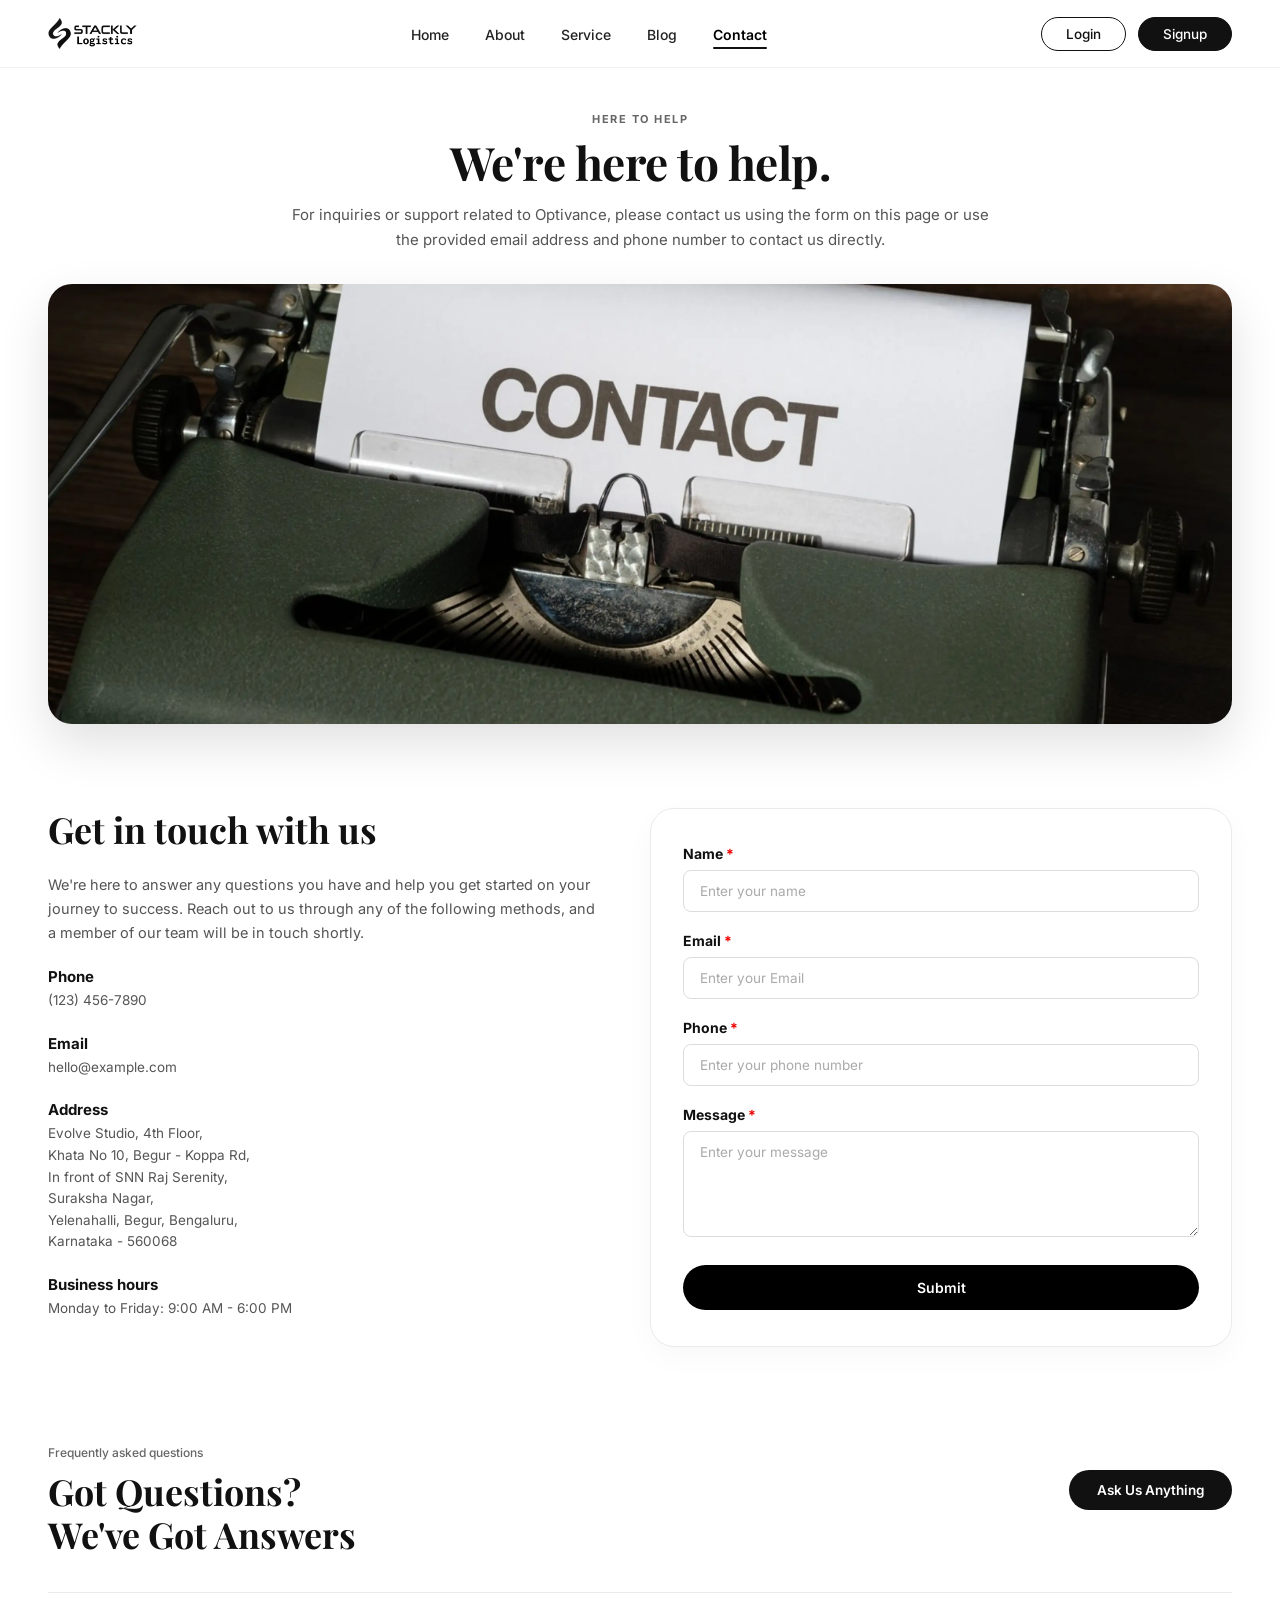
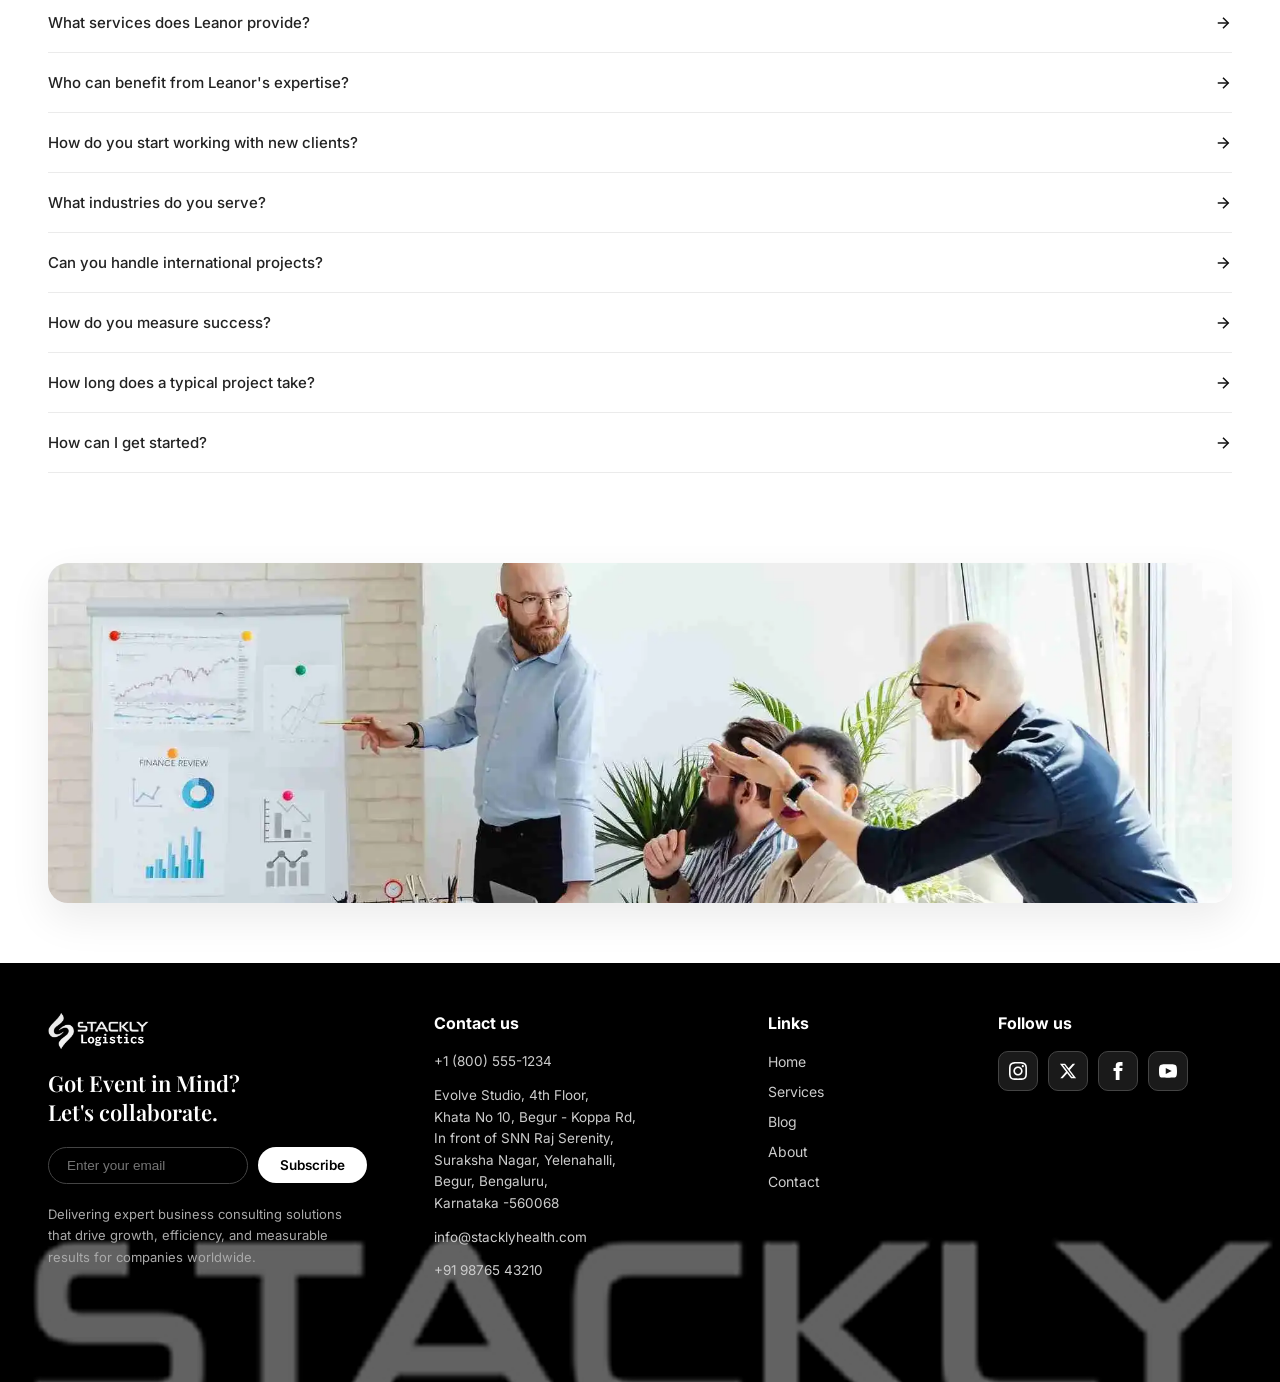
==== contact.html @ f48d2f6d "Add files via upload" ====
<!DOCTYPE html>
<html lang="en">
<head>
  <meta charset="UTF-8" />
  <meta name="viewport" content="width=device-width, initial-scale=1.0" />
  <title>Contact Us | Stackly – We're Here to Help</title>
  <meta name="description" content="Reach out to Stackly for business consulting inquiries, support, or collaboration. We are here to answer your questions and help you get started." />

  <!-- Google Fonts: Inter & Playfair Display -->
  <link rel="preconnect" href="https://fonts.googleapis.com" />
  <link rel="preconnect" href="https://fonts.gstatic.com" crossorigin />
  <link href="https://fonts.googleapis.com/css2?family=Inter:wght@400;500;600;700&family=Playfair+Display:ital,wght@0,500;0,600;0,700;1,600&display=swap" rel="stylesheet" />

  <!-- Super Cool Preloader CSS -->
  <link rel="stylesheet" href="preloader.css" />

  <style>
    /* ============================================================
       RESET & BASE STYLES
    ============================================================ */
    *, *::before, *::after { box-sizing: border-box; margin: 0; padding: 0; }
    html { scroll-behavior: smooth; }
    body {
      font-family: 'Inter', sans-serif;
      background: #ffffff;
      color: #111111;
      overflow-x: hidden;
      -webkit-font-smoothing: antialiased;
    }
    img { display: block; max-width: 100%; }
    a { text-decoration: none; color: inherit; }
    button { font-family: inherit; cursor: pointer; }

    /* ============================================================
       NAVBAR (Sticky — identical across site)
    ============================================================ */
    .navbar {
      position: fixed;
      top: 0; left: 0; right: 0;
      width: 100%;
      z-index: 10000;
      display: flex;
      align-items: center;
      justify-content: space-between;
      padding: 0 48px;
      height: 68px;
      background: rgba(255, 255, 255, 0.95);
      backdrop-filter: blur(16px);
      -webkit-backdrop-filter: blur(16px);
      border-bottom: 1px solid rgba(0, 0, 0, 0.06);
      animation: navSlideDown 0.6s cubic-bezier(0.16, 1, 0.3, 1) forwards;
    }
    @keyframes navSlideDown {
      from { transform: translateY(-100%); opacity: 0; }
      to   { transform: none;                opacity: 1; }
    }

    .nav-logo { display: flex; align-items: center; gap: 10px; }
    .nav-logo img { height: 32px; width: auto; object-fit: contain; }

    .nav-links { display: flex; align-items: center; gap: 36px; list-style: none; }
    .nav-links a {
      font-size: 14px; font-weight: 500; color: #222;
      position: relative; padding: 4px 0; transition: color 0.25s ease;
    }
    .nav-links a::after {
      content: ''; position: absolute; bottom: -2px; left: 0;
      width: 0; height: 2px; background: #111; border-radius: 2px;
      transition: width 0.3s cubic-bezier(0.16, 1, 0.3, 1);
    }
    .nav-links a:hover, .nav-links a.active { color: #000; font-weight: 600; }
    .nav-links a:hover::after, .nav-links a.active::after { width: 100%; }

    .nav-actions { display: flex; align-items: center; gap: 12px; }
    .btn-login {
      padding: 8px 24px; font-size: 13.5px; font-weight: 500;
      border: 1.5px solid #111; border-radius: 50px;
      background: transparent; color: #111; transition: all 0.25s ease;
    }
    .btn-login:hover { background: #111; color: #fff; }
    .btn-signup {
      padding: 8px 24px; font-size: 13.5px; font-weight: 500;
      border: 1.5px solid #111; border-radius: 50px;
      background: #111; color: #fff; transition: all 0.25s ease;
    }
    .btn-signup:hover { background: #2a2a2a; border-color: #2a2a2a; }

    /* Hamburger & Mobile Menu */
    .hamburger {
      display: none; flex-direction: column; gap: 5px;
      padding: 6px; background: none; border: none; cursor: pointer;
    }
    .hamburger span {
      display: block; width: 24px; height: 2px;
      background: #111; border-radius: 2px; transition: all 0.3s ease;
    }
    .hamburger.open span:nth-child(1) { transform: translateY(7px) rotate(45deg); }
    .hamburger.open span:nth-child(2) { opacity: 0; transform: scaleX(0); }
    .hamburger.open span:nth-child(3) { transform: translateY(-7px) rotate(-45deg); }

    /* Mobile Menu */
    .mobile-menu {
      display: none;
      position: fixed;
      top: 68px; left: 0; right: 0;
      width: 100%;
      max-height: calc(100vh - 68px);
      overflow-y: auto;
      background: rgba(255, 255, 255, 0.98);
      backdrop-filter: blur(20px);
      -webkit-backdrop-filter: blur(20px);
      padding: 20px 24px 32px;
      flex-direction: column;
      gap: 0;
      z-index: 9999;
      border-bottom: 1px solid rgba(0, 0, 0, 0.08);
      box-shadow: 0 12px 30px rgba(0, 0, 0, 0.08);
      transform: translateY(-15px);
      opacity: 0;
      transition: transform 0.35s ease, opacity 0.35s ease;
      box-sizing: border-box;
    }
    .mobile-menu.active {
      display: flex;
      transform: translateY(0);
      opacity: 1;
    }
    .mobile-menu > a {
      font-size: 16px;
      font-weight: 500;
      color: #111111;
      padding: 14px 0;
      border-bottom: 1px solid #f0f0f0;
      display: block;
      width: 100%;
      text-decoration: none;
      box-sizing: border-box;
      transition: color 0.2s ease, padding-left 0.2s ease;
    }
    .mobile-menu > a:hover,
    .mobile-menu > a.active {
      color: #000000;
      font-weight: 600;
      padding-left: 4px;
    }
    .mobile-menu > a:last-of-type {
      border-bottom: none;
    }
    .mobile-menu .mob-btn-group {
      display: flex;
      gap: 12px;
      margin-top: 18px;
      width: 100%;
      box-sizing: border-box;
    }
    .mobile-menu .btn-login,
    .mobile-menu .btn-signup {
      flex: 1;
      text-align: center;
      display: inline-flex;
      align-items: center;
      justify-content: center;
      padding: 11px 18px;
      font-size: 14px;
      font-weight: 600;
      border-radius: 50px;
      box-sizing: border-box;
      text-decoration: none;
      border: 1.5px solid #111111 !important;
    }
    .mobile-menu .btn-login {
      background: transparent;
      color: #111111 !important;
    }
    .mobile-menu .btn-login:hover {
      background: #111111;
      color: #ffffff !important;
    }
    .mobile-menu .btn-signup {
      background: #111111 !important;
      color: #ffffff !important;
    }
    .mobile-menu .btn-signup:hover {
      background: #2a2a2a !important;
      border-color: #2a2a2a !important;
      color: #ffffff !important;
    }

    /* ============================================================
       SCROLL ANIMATIONS
    ============================================================ */
    .anim-fade-up {
      opacity: 0; transform: translateY(30px);
      transition: opacity 0.75s ease, transform 0.75s ease;
    }
    .anim-fade-up.is-visible { opacity: 1; transform: translateY(0); }
    .anim-delay-1 { transition-delay: 0.1s; }
    .anim-delay-2 { transition-delay: 0.2s; }
    .anim-delay-3 { transition-delay: 0.3s; }

    /* ============================================================
       SECTION 1: HERO
    ============================================================ */
    .contact-hero {
      margin-top: 68px;
      padding: 44px 48px 36px;
      max-width: 1280px;
      margin-left: auto;
      margin-right: auto;
    }
    .contact-hero-header {
      text-align: center;
      margin-bottom: 32px;
    }
    .contact-hero-tag {
      font-size: 11px;
      font-weight: 700;
      letter-spacing: 1.5px;
      text-transform: uppercase;
      color: #666;
      margin-bottom: 10px;
      display: block;
    }
    .contact-hero-header h1 {
      font-family: 'Playfair Display', Georgia, serif;
      font-size: clamp(30px, 3.6vw, 48px);
      font-weight: 700;
      color: #111;
      line-height: 1.15;
      letter-spacing: -0.5px;
      margin-bottom: 14px;
    }
    .contact-hero-header p {
      font-size: 15px;
      line-height: 1.65;
      color: #555;
      max-width: 720px;
      margin: 0 auto;
    }

    .contact-hero-img {
      border-radius: 24px;
      overflow: hidden;
      box-shadow: 0 20px 50px rgba(0,0,0,0.12);
    }
    .contact-hero-img img {
      width: 100%;
      max-height: 440px;
      object-fit: cover;
      transition: transform 0.6s ease;
    }
    .contact-hero-img:hover img { transform: scale(1.02); }

    /* ============================================================
       SECTION 2: GET IN TOUCH + CONTACT FORM
    ============================================================ */
    .get-in-touch-section {
      padding: 48px 48px;
      max-width: 1280px;
      margin: 0 auto;
    }
    .touch-grid {
      display: grid;
      grid-template-columns: 1fr 1.05fr;
      gap: 48px;
      align-items: start;
    }

    /* Left Info Column */
    .touch-left {
      display: flex;
      flex-direction: column;
      gap: 22px;
    }
    .touch-left h2 {
      font-family: 'Playfair Display', Georgia, serif;
      font-size: clamp(24px, 2.8vw, 36px);
      font-weight: 700;
      color: #111;
      line-height: 1.2;
    }
    .touch-left p.touch-intro {
      font-size: 14.5px;
      line-height: 1.65;
      color: #555;
    }

    .info-block {
      display: flex;
      flex-direction: column;
      gap: 4px;
    }
    .info-block h4 {
      font-size: 15px;
      font-weight: 700;
      color: #111;
    }
    .info-block p {
      font-size: 13.5px;
      line-height: 1.6;
      color: #555;
    }

    /* Right Form Card */
    .form-card-container {
      background: #ffffff;
      border: 1.5px solid #eaeaea;
      border-radius: 24px;
      padding: 36px 32px;
      box-shadow: 0 10px 30px rgba(0,0,0,0.03);
    }
    .contact-form {
      display: flex;
      flex-direction: column;
      gap: 20px;
    }
    .form-group {
      display: flex;
      flex-direction: column;
      gap: 8px;
    }
    .form-group label {
      font-size: 14px;
      font-weight: 700;
      color: #111;
    }
    .form-group input,
    .form-group textarea {
      width: 100%;
      padding: 12px 16px;
      border: 1.5px solid #dcdcdc;
      border-radius: 8px;
      font-family: inherit;
      font-size: 13.5px;
      color: #222;
      outline: none;
      transition: border-color 0.25s ease, box-shadow 0.25s ease;
    }
    .form-group input::placeholder,
    .form-group textarea::placeholder {
      color: #aaa;
    }
    .form-group input:focus,
    .form-group textarea:focus {
      border-color: #111;
      box-shadow: 0 0 0 3px rgba(0,0,0,0.05);
    }
    .btn-submit-contact {
      width: 100%;
      padding: 14px 28px;
      font-size: 14px;
      font-weight: 600;
      background: #000000;
      color: #ffffff;
      border: none;
      border-radius: 50px;
      cursor: pointer;
      transition: background 0.25s ease, transform 0.2s ease;
      margin-top: 8px;
    }
    .btn-submit-contact:hover {
      background: #222222;
      transform: translateY(-2px);
    }

    /* ============================================================
       SECTION 3: FREQUENTLY ASKED QUESTIONS (FAQ Accordion)
    ============================================================ */
    .faq-section {
      padding: 50px 48px;
      max-width: 1280px;
      margin: 0 auto;
    }
    .faq-tag {
      font-size: 12px;
      font-weight: 500;
      color: #666;
      margin-bottom: 10px;
      display: block;
    }
    .faq-header-row {
      display: flex;
      align-items: flex-start;
      justify-content: space-between;
      gap: 32px;
      margin-bottom: 36px;
    }
    .faq-header-left h2 {
      font-family: 'Playfair Display', Georgia, serif;
      font-size: clamp(24px, 2.8vw, 36px);
      font-weight: 700;
      color: #111;
      line-height: 1.2;
    }
    .btn-ask-anything {
      padding: 12px 28px;
      font-size: 13.5px;
      font-weight: 600;
      background: #111;
      color: #fff;
      border-radius: 50px;
      border: none;
      transition: background 0.25s ease;
      white-space: nowrap;
      text-decoration: none;
      display: inline-block;
    }
    .btn-ask-anything:hover { background: #333; }

    .faq-list {
      display: flex;
      flex-direction: column;
    }
    .faq-item {
      display: flex;
      align-items: center;
      justify-content: space-between;
      padding: 20px 0;
      border-bottom: 1px solid #ebebeb;
      color: #222;
      font-size: 15px;
      font-weight: 500;
      cursor: pointer;
      transition: background 0.2s ease, padding 0.2s ease;
    }
    .faq-item:first-child { border-top: 1px solid #ebebeb; }
    .faq-item:hover {
      background: #fafafa;
      padding: 20px 16px;
      border-radius: 8px;
    }
    .faq-item svg {
      width: 18px;
      height: 18px;
      stroke: #111;
      stroke-width: 2;
      fill: none;
      transition: transform 0.25s ease;
    }
    .faq-item:hover svg {
      transform: translateX(4px);
    }

    /* ============================================================
       SECTION 4: MAP BANNER
    ============================================================ */
    .map-banner-section {
      padding: 40px 48px 60px;
      max-width: 1280px;
      margin: 0 auto;
    }
    .map-img-card {
      border-radius: 20px;
      overflow: hidden;
      box-shadow: 0 16px 40px rgba(0,0,0,0.08);
      height: 340px;
    }
    .map-img-card img {
      width: 100%;
      height: 100%;
      object-fit: cover;
    }

    /* ============================================================
       SITE FOOTER (Identical to all pages)
    ============================================================ */
    .site-footer {
      background: #000000;
      color: #ffffff;
      padding: 50px 48px 80px;
      position: relative;
      overflow: hidden;
    }
    .footer-grid {
      display: grid;
      grid-template-columns: 1.3fr 1.1fr 0.7fr 0.9fr;
      gap: 48px;
      max-width: 1280px;
      margin: 0 auto 20px;
      position: relative;
      z-index: 2;
    }

    .footer-col-brand { display: flex; flex-direction: column; gap: 20px; }
    .footer-logo img { height: 36px; width: auto; filter: invert(1); }
    .footer-col-brand h3 {
      font-family: 'Playfair Display', Georgia, serif;
      font-size: 22px; font-weight: 600; line-height: 1.3; color: #fff;
    }

    .newsletter-form { display: flex; align-items: center; gap: 10px; }
    .newsletter-input {
      padding: 10px 18px; border-radius: 50px; border: 1.5px solid #444;
      background: transparent; color: #fff; font-size: 13.5px; outline: none;
      width: 100%; max-width: 200px; transition: border-color 0.25s;
    }
    .newsletter-input:focus { border-color: #fff; }
    .newsletter-btn {
      padding: 10px 22px; border-radius: 50px; border: none;
      background: #fff; color: #000; font-size: 13.5px; font-weight: 600;
      cursor: pointer; transition: background 0.25s;
    }
    .newsletter-btn:hover { background: #ddd; }

    .footer-brand-desc { font-size: 13px; line-height: 1.65; color: #aaa; max-width: 320px; }

    .footer-col-contact h4, .footer-col-links h4, .footer-col-social h4 {
      font-size: 16px; font-weight: 700; color: #fff; margin-bottom: 18px;
    }
    .footer-contact-info {
      display: flex; flex-direction: column; gap: 12px;
      font-size: 13.5px; line-height: 1.6; color: #ccc;
    }
    .footer-nav-list { list-style: none; display: flex; flex-direction: column; gap: 10px; }
    .footer-nav-list a { font-size: 14px; color: #ccc; transition: color 0.2s; }
    .footer-nav-list a:hover { color: #fff; }

    .social-icons { display: flex; align-items: center; gap: 10px; flex-wrap: wrap; }
    .social-icon-link {
      width: 40px; height: 40px; border-radius: 10px;
      border: 1.5px solid #444; background: #1a1a1a;
      display: flex; align-items: center; justify-content: center;
      color: #fff; transition: all 0.25s ease;
    }
    .social-icon-link:hover { background: #333; border-color: #666; transform: translateY(-2px); }
    .social-icon-link svg { width: 18px; height: 18px; fill: currentColor; }

    .footer-watermark {
      position: absolute; bottom: 0; left: 0; right: 0;
      z-index: 1; user-select: none; pointer-events: none;
      transform: translateY(30%);
    }
    .footer-watermark img {
      width: 100%; max-width: 100%; display: block;
      filter: brightness(2.5) contrast(0.5);
      mix-blend-mode: screen; opacity: 0.85;
    }

    /* Form Success State */
    .form-success {
      flex-direction: column;
      align-items: center;
      justify-content: center;
      text-align: center;
      gap: 16px;
      padding: 48px 32px;
      animation: fadeInUp 0.4s ease forwards;
    }
    .form-success-icon svg {
      width: 64px;
      height: 64px;
    }
    .form-success h3 {
      font-family: 'Playfair Display', Georgia, serif;
      font-size: 26px;
      font-weight: 700;
      color: #111;
    }
    .form-success p {
      font-size: 14.5px;
      color: #555;
      line-height: 1.65;
      max-width: 320px;
    }
    @keyframes fadeInUp {
      from { opacity: 0; transform: translateY(16px); }
      to   { opacity: 1; transform: translateY(0); }
    }
    /* ============================================================
       RESPONSIVE BREAKPOINTS
    ============================================================ */
    @media (max-width: 960px) {
      .navbar { padding: 0 24px; }
      .nav-links, .nav-actions { display: none; }
      .hamburger { display: flex; }

      .contact-hero { padding: 36px 24px 28px; }
      .get-in-touch-section { padding: 32px 24px; }
      .touch-grid { grid-template-columns: 1fr; gap: 36px; }

      .faq-section { padding: 36px 24px; }
      .faq-header-row { flex-direction: column; gap: 16px; }

      .map-banner-section { padding: 32px 24px 44px; }
      .map-img-card { height: 240px; }

      .footer-grid { grid-template-columns: 1fr 1fr; gap: 36px; }
    }

    @media (max-width: 600px) {
      .contact-hero { padding: 28px 16px 20px; }
      .get-in-touch-section { padding: 24px 16px; }
      .form-card-container { padding: 24px 18px; }
      .faq-section { padding: 24px 16px; }
      .map-banner-section { padding: 24px 16px 36px; }
      .map-img-card { height: 180px; }
      .footer-grid { grid-template-columns: 1fr; gap: 32px; }
    }
  </style>
</head>
<body>
  <!-- ============================================================
       SITE PRELOADER
  ============================================================ -->
  <div id="site-preloader" class="site-preloader" aria-hidden="true">
    <div class="preloader-ambient-glow"></div>
    <div class="preloader-content-box">
      <div class="preloader-brand-wrapper">
        <div class="preloader-pulse-shadow"></div>
        <div class="preloader-spin-ring-outer"></div>
        <div class="preloader-spin-ring-inner"></div>
        <div class="preloader-logo-core">
          <img src="images/Frame 808.webp" alt="Stackly Logo" class="preloader-logo-img" />
        </div>
      </div>
      <div class="preloader-meta-wrap">
        <span class="preloader-brand-title">Stackly</span>
        <span class="preloader-brand-tagline">Strategic Growth &amp; Advisory</span>
      </div>
      <div class="preloader-progress-wrap">
        <div class="preloader-progress-track">
          <div class="preloader-progress-fill" id="preloader-progress-fill"></div>
        </div>
        <div class="preloader-percent-num" id="preloader-percent">0%</div>
      </div>
    </div>
  </div>

  <!-- NAVBAR -->
  <header class="navbar" role="banner">
    <a href="index.html" class="nav-logo" aria-label="Stackly Home">
      <img src="images/Frame 808.webp" alt="Stackly Logo" />
    </a>

    <nav aria-label="Desktop Navigation">
      <ul class="nav-links">
        <li><a href="index.html" id="link-home">Home</a></li>
        <li><a href="about.html" id="link-about">About</a></li>
        <li><a href="service.html" id="link-service">Service</a></li>
        <li><a href="blog.html" id="link-blog">Blog</a></li>
        <li><a href="contact.html" class="active" id="link-contact">Contact</a></li>
      </ul>
    </nav>

    <div class="nav-actions">
      <a href="login.html" class="btn-login" id="btn-login-header">Login</a>
      <a href="signup.html" class="btn-signup" id="btn-signup-header">Signup</a>
    </div>

    <button class="hamburger" id="hamburger-toggle" aria-label="Toggle navigation menu" aria-expanded="false">
      <span></span><span></span><span></span>
    </button>
  </header>

  <!-- Mobile Navigation Dropdown -->
  <div class="mobile-menu" id="mobile-dropdown" role="navigation" aria-label="Mobile Navigation">
    <a href="index.html" id="mob-link-home">Home</a>
    <a href="about.html" id="mob-link-about">About</a>
    <a href="service.html" id="mob-link-service">Service</a>
    <a href="blog.html" id="mob-link-blog">Blog</a>
    <a href="contact.html" id="mob-link-contact">Contact</a>
    <div class="mob-btn-group">
      <a href="login.html" class="btn-login" id="mob-btn-login">Login</a>
      <a href="signup.html" class="btn-signup" id="mob-btn-signup">Signup</a>
    </div>
  </div>

  <!-- SECTION 1: HERO -->
  <section class="contact-hero anim-fade-up">
    <div class="contact-hero-header">
      <span class="contact-hero-tag">HERE TO HELP</span>
      <h1>We're here to help.</h1>
      <p>For inquiries or support related to Optivance, please contact us using the form on this page or use the provided email address and phone number to contact us directly.</p>
    </div>

    <div class="contact-hero-img">
      <img src="images/Contact.webp" alt="Typewriter with CONTACT paper" />
    </div>
  </section>

  <!-- SECTION 2: GET IN TOUCH + CONTACT FORM -->
  <section class="get-in-touch-section">
    <div class="touch-grid">

      <!-- Left Column: Address & Contact Info -->
      <div class="touch-left anim-fade-up anim-delay-1">
        <h2>Get in touch with us</h2>
        <p class="touch-intro">We're here to answer any questions you have and help you get started on your journey to success. Reach out to us through any of the following methods, and a member of our team will be in touch shortly.</p>

        <div class="info-block">
          <h4>Phone</h4>
          <p>(123) 456-7890</p>
        </div>

        <div class="info-block">
          <h4>Email</h4>
          <p>hello@example.com</p>
        </div>

        <div class="info-block">
          <h4>Address</h4>
          <p>Evolve Studio, 4th Floor,<br>Khata No 10, Begur - Koppa Rd,<br>In front of SNN Raj Serenity,<br>Suraksha Nagar,<br>Yelenahalli, Begur, Bengaluru,<br>Karnataka - 560068</p>
        </div>

        <div class="info-block">
          <h4>Business hours</h4>
          <p>Monday to Friday: 9:00 AM - 6:00 PM</p>
        </div>
      </div>

      <!-- Right Column: Form Container -->
      <div class="form-card-container anim-fade-up anim-delay-2">

        <form class="contact-form" id="contact-form" onsubmit="
          event.preventDefault();
          var name = document.getElementById('contact-name').value.trim();
          var email = document.getElementById('contact-email').value.trim();
          var phone = document.getElementById('contact-phone').value.trim();
          var message = document.getElementById('contact-message').value.trim();
          if (!name || !email || !phone || !message) { return; }
          window.location.href = '404.html';
        ">
          
          <div class="form-group">
            <label for="contact-name">Name <span style="color:#e00;">*</span></label>
            <input type="text" id="contact-name" placeholder="Enter your name" required />
          </div>

          <div class="form-group">
            <label for="contact-email">Email <span style="color:#e00;">*</span></label>
            <input type="email" id="contact-email" placeholder="Enter your Email" required />
          </div>

          <div class="form-group">
            <label for="contact-phone">Phone <span style="color:#e00;">*</span></label>
            <input type="tel" id="contact-phone" placeholder="Enter your phone number" required />
          </div>

          <div class="form-group">
            <label for="contact-message">Message <span style="color:#e00;">*</span></label>
            <textarea id="contact-message" rows="5" placeholder="Enter your message" required></textarea>
          </div>

          <button type="submit" class="btn-submit-contact">Submit</button>
        </form>
      </div>

    </div>
  </section>

  <!-- SECTION 3: FREQUENTLY ASKED QUESTIONS -->
  <section class="faq-section">
    <span class="faq-tag anim-fade-up">Frequently asked questions</span>
    
    <div class="faq-header-row anim-fade-up">
      <div class="faq-header-left">
        <h2>Got Questions?<br>We've Got Answers</h2>
      </div>
      <a href="404.html" class="btn-ask-anything">Ask Us Anything</a>
    </div>

    <div class="faq-list anim-fade-up">
      <a href="404.html" class="faq-item">
        <span>What services does Leanor provide?</span>
        <svg viewBox="0 0 24 24"><line x1="5" y1="12" x2="19" y2="12"/><polyline points="12 5 19 12 12 19"/></svg>
      </a>

      <a href="404.html" class="faq-item">
        <span>Who can benefit from Leanor's expertise?</span>
        <svg viewBox="0 0 24 24"><line x1="5" y1="12" x2="19" y2="12"/><polyline points="12 5 19 12 12 19"/></svg>
      </a>

      <a href="404.html" class="faq-item">
        <span>How do you start working with new clients?</span>
        <svg viewBox="0 0 24 24"><line x1="5" y1="12" x2="19" y2="12"/><polyline points="12 5 19 12 12 19"/></svg>
      </a>

      <a href="404.html" class="faq-item">
        <span>What industries do you serve?</span>
        <svg viewBox="0 0 24 24"><line x1="5" y1="12" x2="19" y2="12"/><polyline points="12 5 19 12 12 19"/></svg>
      </a>

      <a href="404.html" class="faq-item">
        <span>Can you handle international projects?</span>
        <svg viewBox="0 0 24 24"><line x1="5" y1="12" x2="19" y2="12"/><polyline points="12 5 19 12 12 19"/></svg>
      </a>

      <a href="404.html" class="faq-item">
        <span>How do you measure success?</span>
        <svg viewBox="0 0 24 24"><line x1="5" y1="12" x2="19" y2="12"/><polyline points="12 5 19 12 12 19"/></svg>
      </a>

      <a href="404.html" class="faq-item">
        <span>How long does a typical project take?</span>
        <svg viewBox="0 0 24 24"><line x1="5" y1="12" x2="19" y2="12"/><polyline points="12 5 19 12 12 19"/></svg>
      </a>

      <a href="404.html" class="faq-item">
        <span>How can I get started?</span>
        <svg viewBox="0 0 24 24"><line x1="5" y1="12" x2="19" y2="12"/><polyline points="12 5 19 12 12 19"/></svg>
      </a>
    </div>
  </section>

  <!-- SECTION 4: MAP BANNER -->
  <section class="map-banner-section anim-fade-up">
    <div class="map-img-card">
      <img src="images/Frame 1892.webp" alt="Map location of Evolve Studio Begur Bengaluru" />
    </div>
  </section>

  <!-- SITE FOOTER -->
  <footer class="site-footer" id="footer">
    <div class="footer-grid">

      <div class="footer-col-brand">
        <div class="footer-logo">
          <img src="images/Frame 808.webp" alt="Stackly Logo" />
        </div>
        <h3>Got Event in Mind?<br>Let's collaborate.</h3>
        <form class="newsletter-form" onsubmit="event.preventDefault(); const emailInput = this.querySelector('input[type=email]'); if (emailInput && emailInput.value.trim() && emailInput.checkValidity()) { window.location.href = '404.html'; } else if (emailInput) { emailInput.reportValidity(); }">
          <input type="email" placeholder="Enter your email" class="newsletter-input" required />
          <button type="submit" class="newsletter-btn">Subscribe</button>
        </form>
        <p class="footer-brand-desc">Delivering expert business consulting solutions that drive growth, efficiency, and measurable results for companies worldwide.</p>
      </div>

      <div class="footer-col-contact">
        <h4>Contact us</h4>
        <div class="footer-contact-info">
          <p>+1 (800) 555-1234</p>
          <p>Evolve Studio, 4th Floor,<br>Khata No 10, Begur - Koppa Rd,<br>In front of SNN Raj Serenity,<br>Suraksha Nagar, Yelenahalli,<br>Begur, Bengaluru,<br>Karnataka -560068</p>
          <p>info@stacklyhealth.com</p>
          <p>+91 98765 43210</p>
        </div>
      </div>

      <div class="footer-col-links">
        <h4>Links</h4>
        <ul class="footer-nav-list">
          <li><a href="index.html">Home</a></li>
          <li><a href="service.html">Services</a></li>
          <li><a href="blog.html">Blog</a></li>
          <li><a href="about.html">About</a></li>
          <li><a href="contact.html">Contact</a></li>
        </ul>
      </div>

      <div class="footer-col-social">
        <h4>Follow us</h4>
        <div class="social-icons">
          <a href="404.html" class="social-icon-link" aria-label="Instagram">
            <svg viewBox="0 0 24 24"><path d="M12 2.163c3.204 0 3.584.012 4.85.07 3.252.148 4.771 1.691 4.919 4.919.058 1.265.069 1.645.069 4.849 0 3.205-.012 3.584-.069 4.849-.149 3.225-1.664 4.771-4.919 4.919-1.266.058-1.644.07-4.85.07-3.204 0-3.584-.012-4.849-.07-3.26-.149-4.771-1.699-4.919-4.92-.058-1.265-.07-1.644-.07-4.849 0-3.204.013-3.583.07-4.849.149-3.227 1.664-4.771 4.919-4.919 1.266-.057 1.645-.069 4.849-.069zm0-2.163c-3.259 0-3.667.014-4.947.072-4.358.2-6.78 2.618-6.98 6.98-.059 1.281-.073 1.689-.073 4.948 0 3.259.014 3.668.072 4.948.2 4.358 2.618 6.78 6.98 6.98 1.281.058 1.689.072 4.948.072 3.259 0 3.668-.014 4.948-.072 4.354-.2 6.782-2.618 6.979-6.98.059-1.28.073-1.689.073-4.948 0-3.259-.014-3.667-.072-4.947-.196-4.354-2.617-6.78-6.979-6.98-1.281-.059-1.69-.073-4.949-.073zm0 5.838c-3.403 0-6.162 2.759-6.162 6.162s2.759 6.163 6.162 6.163 6.162-2.759 6.162-6.163c0-3.403-2.759-6.162-6.162-6.162zm0 10.162c-2.209 0-4-1.79-4-4 0-2.209 1.791-4 4-4s4 1.791 4 4c0 2.21-1.791 4-4 4zm6.406-11.845c-.796 0-1.441.645-1.441 1.44s.645 1.44 1.441 1.44c.795 0 1.439-.645 1.439-1.44s-.644-1.44-1.439-1.44z"/></svg>
          </a>
          <a href="404.html" class="social-icon-link" aria-label="X Twitter">
            <svg viewBox="0 0 24 24"><path d="M18.244 2.25h3.308l-7.227 8.26 8.502 11.24H16.17l-5.214-6.817L4.99 21.75H1.68l7.73-8.835L1.254 2.25H8.08l4.713 6.231zm-1.161 17.52h1.833L7.084 4.126H5.117z"/></svg>
          </a>
          <a href="404.html" class="social-icon-link" aria-label="Facebook">
            <svg viewBox="0 0 24 24"><path d="M9 8H6v4h3v12h5V12h3.642L18 8h-4V6.333C14 5.374 14.5 5 15.5 5H18V0h-3.808C10.592 0 9 1.583 9 4.615V8z"/></svg>
          </a>
          <a href="404.html" class="social-icon-link" aria-label="YouTube">
            <svg viewBox="0 0 24 24"><path d="M19.615 3.184c-3.604-.246-11.631-.245-15.23 0-3.897.266-4.356 2.62-4.385 8.816.029 6.185.484 8.549 4.385 8.816 3.6.245 11.626.246 15.23 0 3.897-.266 4.356-2.62 4.385-8.816-.029-6.185-.484-8.549-4.385-8.816zm-10.615 12.816v-8l8 3.993-8 4.007z"/></svg>
          </a>
        </div>
      </div>

    </div>

    <!-- STACKLY Watermark -->
    <div class="footer-watermark">
      <img src="images/fa2d55a2-c87a-4ebe-a1ba-81d49dcd09f5 2.webp" alt="STACKLY Watermark" />
    </div>
  </footer>

  <!-- JAVASCRIPT -->
  <script>
    const hamburgerBtn = document.getElementById('hamburger-toggle');
    const mobileDropdown = document.getElementById('mobile-dropdown');

    function closeMobileMenu() {
      if (hamburgerBtn && hamburgerBtn.classList.contains('open')) {
        hamburgerBtn.classList.remove('open');
        hamburgerBtn.setAttribute('aria-expanded', 'false');
        if (mobileDropdown) {
          mobileDropdown.classList.remove('active');
          setTimeout(() => {
            mobileDropdown.style.display = 'none';
          }, 350);
        }
      }
    }

    if (hamburgerBtn && mobileDropdown) {
      hamburgerBtn.addEventListener('click', () => {
        const isOpen = hamburgerBtn.classList.toggle('open');
        hamburgerBtn.setAttribute('aria-expanded', isOpen);
        if (isOpen) {
          mobileDropdown.style.display = 'flex';
          requestAnimationFrame(() => mobileDropdown.classList.add('active'));
        } else {
          mobileDropdown.classList.remove('active');
          setTimeout(() => { mobileDropdown.style.display = 'none'; }, 350);
        }
      });

      mobileDropdown.querySelectorAll('a').forEach((link) => {
        link.addEventListener('click', closeMobileMenu);
      });
    }

    const isMobile = window.innerWidth <= 768;
    const observerOptions = {
      threshold: isMobile ? 0 : 0.08,
      rootMargin: isMobile ? '0px' : '0px 0px -20px 0px'
    };

    const scrollObserver = new IntersectionObserver((entries) => {
      entries.forEach((entry) => {
        if (entry.isIntersecting) {
          setTimeout(() => {
            entry.target.classList.add('is-visible');
          }, 60);
          scrollObserver.unobserve(entry.target);
        }
      });
    }, observerOptions);

    document.querySelectorAll('.anim-fade-up').forEach((el) => {
      scrollObserver.observe(el);
    });

    if (isMobile) {
      document.querySelectorAll('.anim-fade-up').forEach((el) => {
        const rect = el.getBoundingClientRect();
        if (rect.top < window.innerHeight) {
          el.classList.add('is-visible');
        }
      });
    }
  </script>

  <!-- Super Cool Preloader Script -->
  <script src="preloader.js"></script>
</body>
</html>
---- preloader.css ----
/* ============================================================
   STACKLY - ULTRA-PREMIUM SUPER COOL PRELOADER STYLES
============================================================ */

.site-preloader {
  position: fixed;
  top: 0;
  left: 0;
  right: 0;
  bottom: 0;
  width: 100vw;
  height: 100vh;
  background: radial-gradient(circle at 50% 45%, #181a24 0%, #0a0b0e 100%);
  z-index: 9999999;
  display: flex;
  align-items: center;
  justify-content: center;
  overflow: hidden;
  opacity: 1;
  visibility: visible;
  transition: opacity 0.75s cubic-bezier(0.16, 1, 0.3, 1),
              transform 0.75s cubic-bezier(0.16, 1, 0.3, 1),
              visibility 0.75s;
  will-change: opacity, transform;
}

/* Exit Transition */
.site-preloader.is-loaded {
  opacity: 0;
  visibility: hidden;
  pointer-events: none;
  transform: scale(1.05);
}

/* Ambient Radial Glow */
.preloader-ambient-glow {
  position: absolute;
  width: 520px;
  height: 520px;
  border-radius: 50%;
  background: radial-gradient(circle, rgba(99, 102, 241, 0.22) 0%, rgba(14, 165, 233, 0.12) 45%, transparent 70%);
  filter: blur(80px);
  -webkit-filter: blur(80px);
  animation: preloaderAuraPulse 3.5s ease-in-out infinite alternate;
  pointer-events: none;
}

/* Center Content Box */
.preloader-content-box {
  position: relative;
  z-index: 2;
  display: flex;
  flex-direction: column;
  align-items: center;
  text-align: center;
  gap: 22px;
  max-width: 380px;
  width: 90%;
  user-select: none;
}

/* Orbit Ring & Logo Core */
.preloader-brand-wrapper {
  position: relative;
  width: 116px;
  height: 116px;
  display: flex;
  align-items: center;
  justify-content: center;
}

.preloader-pulse-shadow {
  position: absolute;
  inset: -10px;
  border-radius: 50%;
  background: radial-gradient(circle, rgba(255, 255, 255, 0.15) 0%, transparent 70%);
  filter: blur(10px);
  animation: preloaderAuraPulse 2.2s ease-in-out infinite;
}

.preloader-spin-ring-outer {
  position: absolute;
  inset: 0;
  border-radius: 50%;
  border: 2px solid transparent;
  border-top-color: #ffffff;
  border-right-color: rgba(255, 255, 255, 0.45);
  animation: preloaderSpin 1.35s cubic-bezier(0.5, 0.15, 0.5, 0.85) infinite;
  box-shadow: 0 0 20px rgba(255, 255, 255, 0.18);
}

.preloader-spin-ring-inner {
  position: absolute;
  inset: 9px;
  border-radius: 50%;
  border: 2px solid transparent;
  border-bottom-color: rgba(255, 255, 255, 0.85);
  border-left-color: rgba(255, 255, 255, 0.25);
  animation: preloaderSpinReverse 1.8s linear infinite;
}

.preloader-logo-core {
  position: relative;
  width: 76px;
  height: 76px;
  background: rgba(255, 255, 255, 0.07);
  border: 1.5px solid rgba(255, 255, 255, 0.18);
  backdrop-filter: blur(16px);
  -webkit-backdrop-filter: blur(16px);
  border-radius: 50%;
  display: flex;
  align-items: center;
  justify-content: center;
  box-shadow: inset 0 0 24px rgba(255, 255, 255, 0.08), 0 12px 36px rgba(0, 0, 0, 0.6);
  animation: preloaderCoreFloat 3s ease-in-out infinite;
}

.preloader-logo-img {
  max-width: 46px;
  max-height: 46px;
  object-fit: contain;
  filter: brightness(0) invert(1) drop-shadow(0 2px 10px rgba(255, 255, 255, 0.35));
}

/* Brand Meta Info */
.preloader-meta-wrap {
  display: flex;
  flex-direction: column;
  gap: 6px;
  align-items: center;
}

.preloader-brand-title {
  font-family: 'Playfair Display', Georgia, serif;
  font-size: 22px;
  font-weight: 700;
  letter-spacing: 4px;
  color: #ffffff;
  background: linear-gradient(135deg, #ffffff 20%, #d4d4d8 100%);
  -webkit-background-clip: text;
  -webkit-text-fill-color: transparent;
  text-transform: uppercase;
}

.preloader-brand-tagline {
  font-family: 'Inter', -apple-system, BlinkMacSystemFont, sans-serif;
  font-size: 9.5px;
  font-weight: 600;
  letter-spacing: 3px;
  color: rgba(255, 255, 255, 0.45);
  text-transform: uppercase;
}

/* Progress Track & Fill */
.preloader-progress-wrap {
  display: flex;
  flex-direction: column;
  align-items: center;
  gap: 8px;
  width: 100%;
  max-width: 200px;
}

.preloader-progress-track {
  width: 100%;
  height: 3px;
  background: rgba(255, 255, 255, 0.12);
  border-radius: 20px;
  overflow: hidden;
  position: relative;
}

.preloader-progress-fill {
  position: absolute;
  left: 0;
  top: 0;
  height: 100%;
  width: 0%;
  background: linear-gradient(90deg, #ffffff 0%, #a1a1aa 50%, #ffffff 100%);
  background-size: 200% 100%;
  border-radius: 20px;
  box-shadow: 0 0 12px rgba(255, 255, 255, 0.85);
  transition: width 0.15s ease-out;
  animation: preloaderShimmerAnim 1.6s linear infinite;
}

.preloader-percent-num {
  font-family: 'Inter', -apple-system, BlinkMacSystemFont, sans-serif;
  font-size: 12px;
  font-weight: 600;
  letter-spacing: 1.5px;
  color: rgba(255, 255, 255, 0.75);
  font-variant-numeric: tabular-nums;
}

/* Keyframes */
@keyframes preloaderSpin {
  0%   { transform: rotate(0deg); }
  100% { transform: rotate(360deg); }
}

@keyframes preloaderSpinReverse {
  0%   { transform: rotate(360deg); }
  100% { transform: rotate(0deg); }
}

@keyframes preloaderAuraPulse {
  0%   { transform: scale(0.92); opacity: 0.55; }
  100% { transform: scale(1.1);  opacity: 1; }
}

@keyframes preloaderCoreFloat {
  0%, 100% { transform: translateY(0); }
  50%      { transform: translateY(-4px); }
}

@keyframes preloaderShimmerAnim {
  0%   { background-position: 200% 0; }
  100% { background-position: -200% 0; }
}
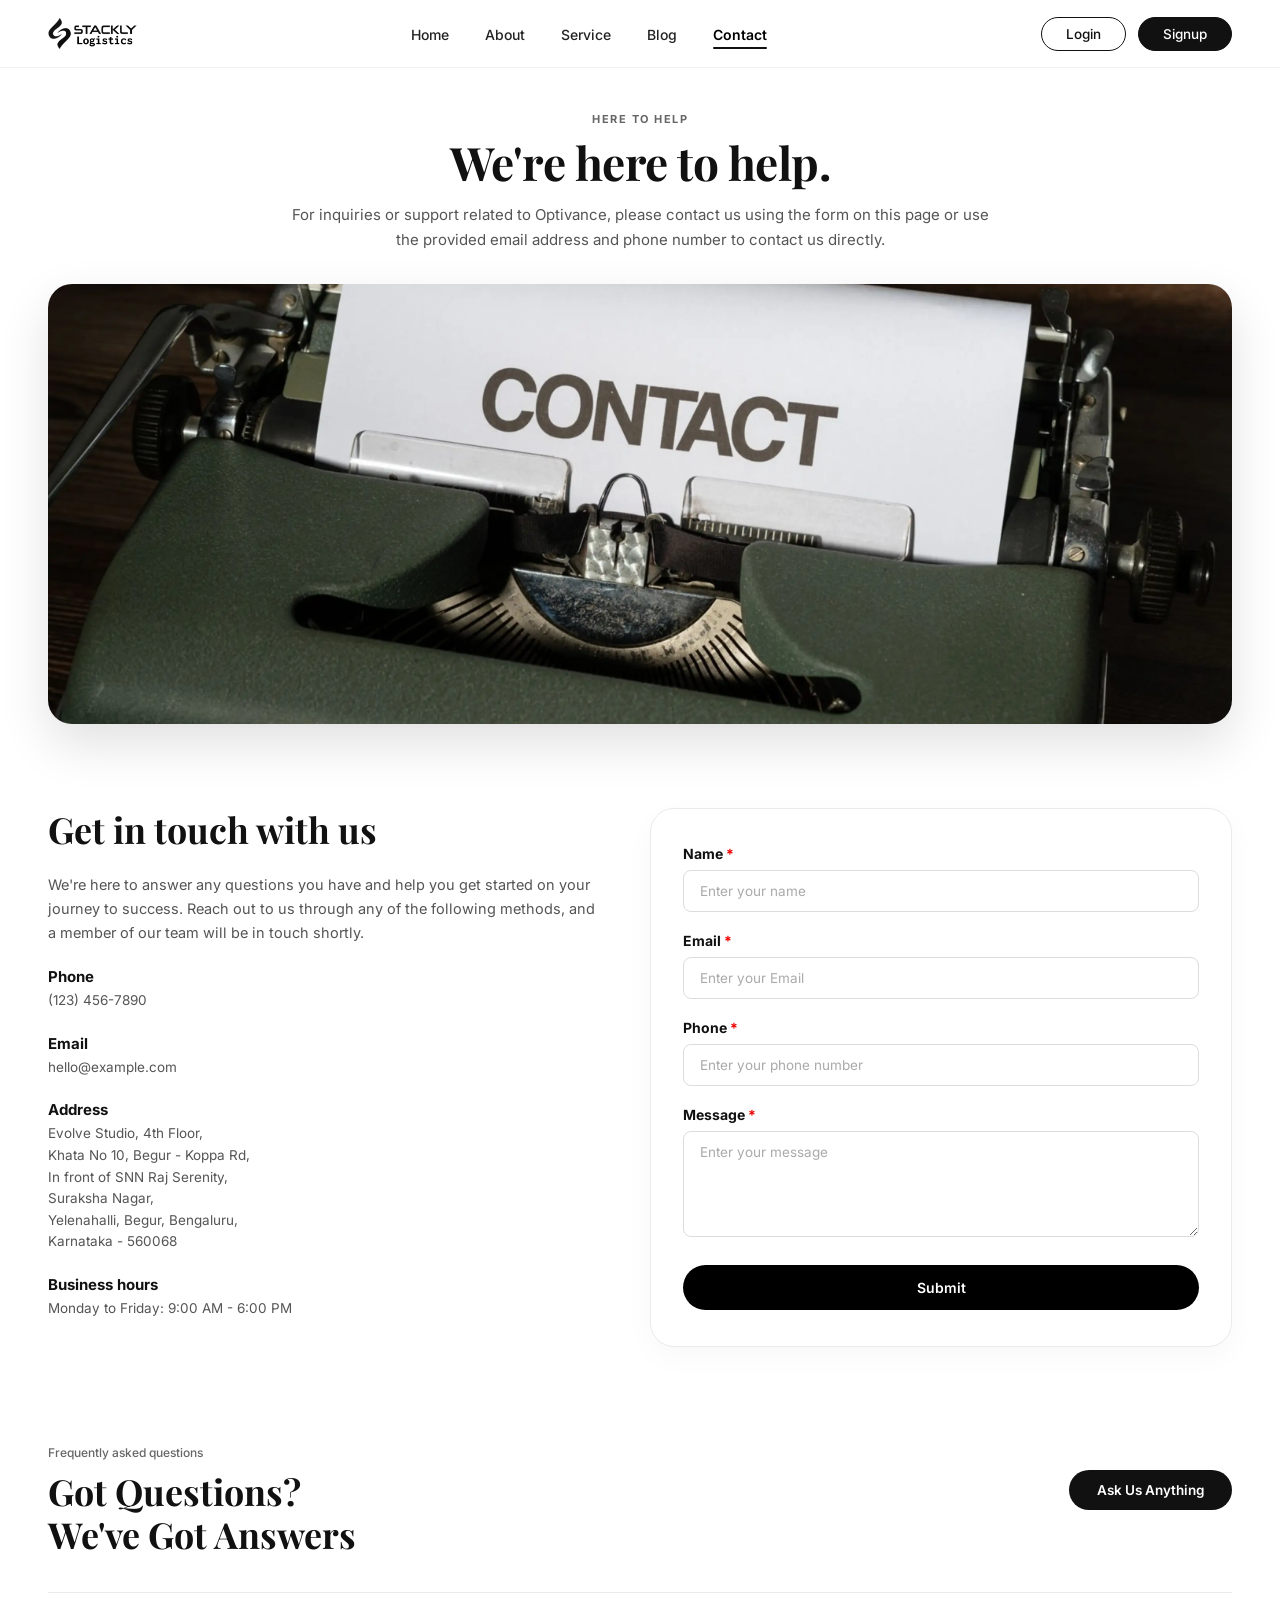
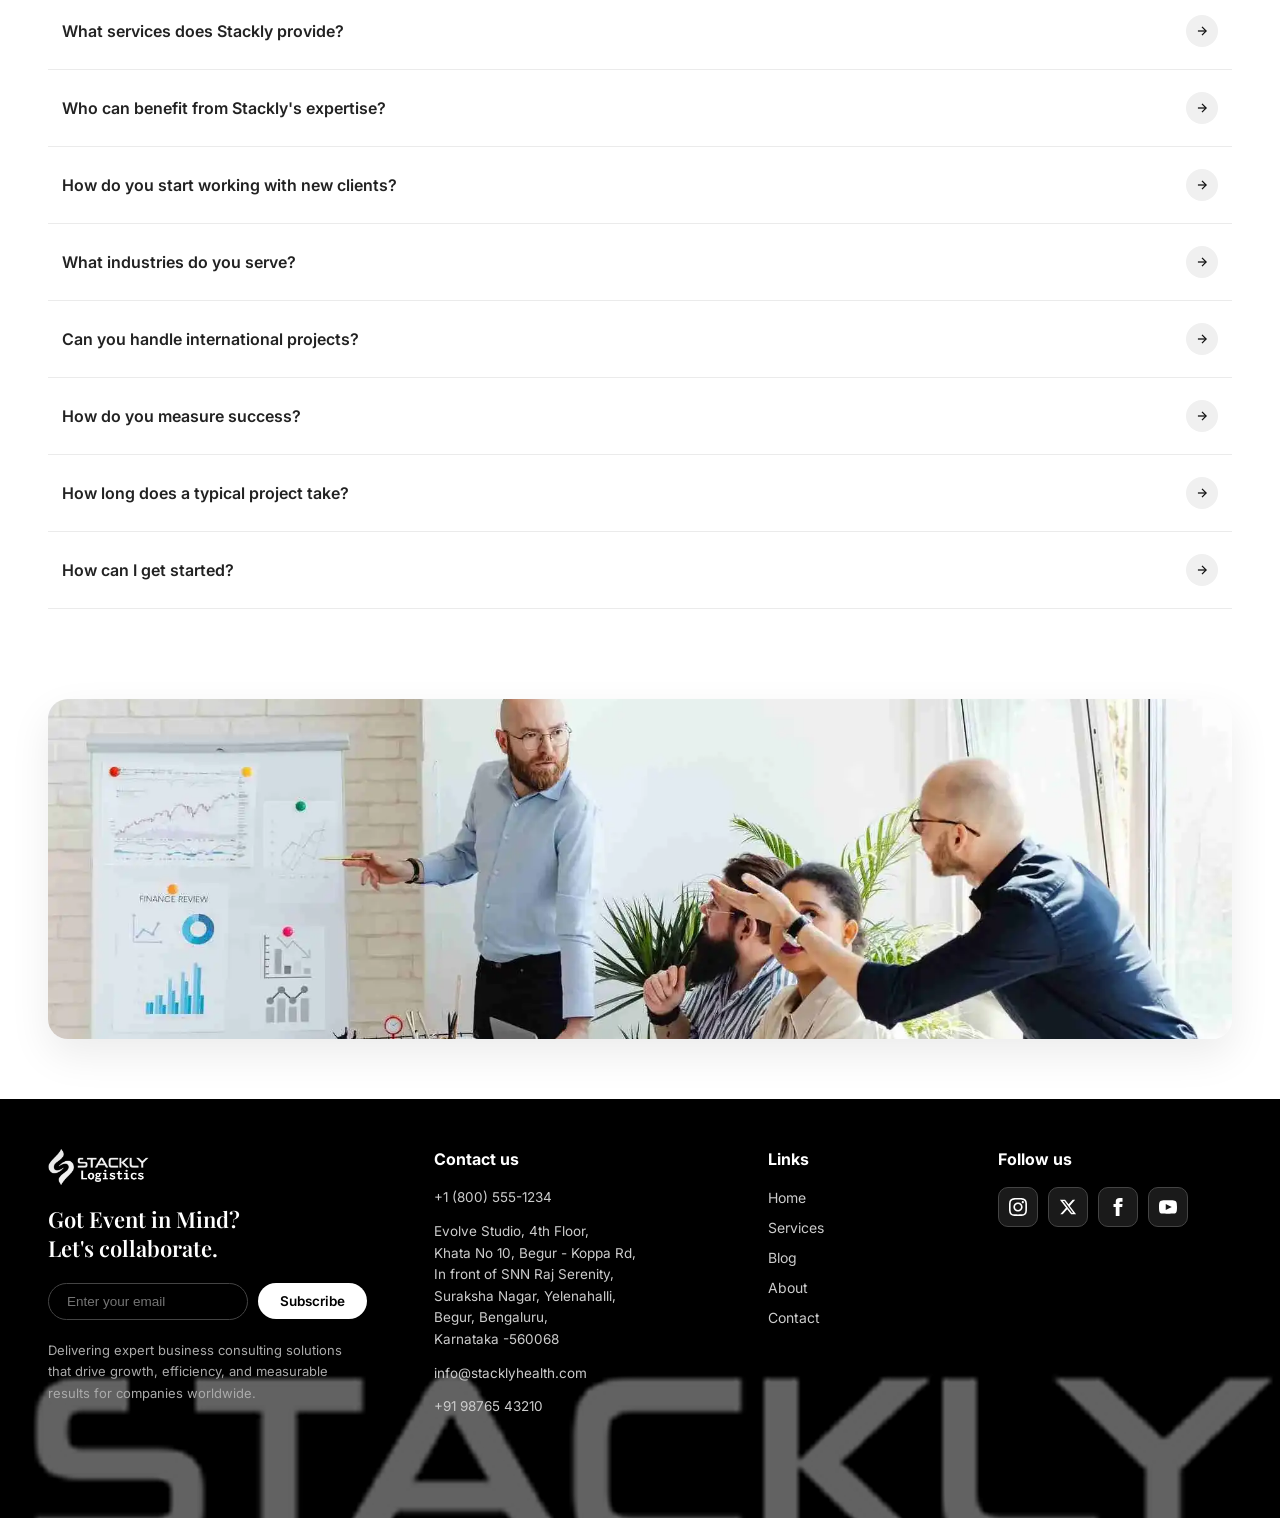
==== commit 83984b5e: "Add files via upload" ====
--- a/contact.html
+++ b/contact.html
@@ -410,35 +410,90 @@
     .faq-list {
       display: flex;
       flex-direction: column;
+      border-top: 1px solid #ebebeb;
     }
     .faq-item {
+      border-bottom: 1px solid #ebebeb;
+      transition: background 0.25s ease, border-color 0.25s ease, box-shadow 0.25s ease;
+      overflow: hidden;
+    }
+    .faq-item.active {
+      background: #fafafa;
+      border-radius: 14px;
+      margin: 8px 0;
+      border: 1px solid #e0e0e0;
+      box-shadow: 0 4px 16px rgba(0, 0, 0, 0.03);
+    }
+    .faq-question {
+      width: 100%;
       display: flex;
       align-items: center;
       justify-content: space-between;
-      padding: 20px 0;
-      border-bottom: 1px solid #ebebeb;
-      color: #222;
-      font-size: 15px;
-      font-weight: 500;
+      gap: 16px;
+      padding: 22px 14px;
+      background: none;
+      border: none;
+      color: #222222;
+      font-family: inherit;
+      font-size: 16px;
+      font-weight: 600;
+      text-align: left;
       cursor: pointer;
-      transition: background 0.2s ease, padding 0.2s ease;
-    }
-    .faq-item:first-child { border-top: 1px solid #ebebeb; }
-    .faq-item:hover {
-      background: #fafafa;
-      padding: 20px 16px;
-      border-radius: 8px;
-    }
-    .faq-item svg {
-      width: 18px;
-      height: 18px;
-      stroke: #111;
-      stroke-width: 2;
+      transition: color 0.2s ease, padding 0.25s ease;
+    }
+    .faq-item:not(.active) .faq-question:hover {
+      color: #000000;
+      background: #fdfdfd;
+      padding-left: 18px;
+    }
+    .faq-item.active .faq-question {
+      color: #000000;
+      font-weight: 700;
+      padding: 22px 20px 14px;
+    }
+    .faq-icon-wrap {
+      width: 32px;
+      height: 32px;
+      border-radius: 50%;
+      background: #f0f0f0;
+      display: flex;
+      align-items: center;
+      justify-content: center;
+      flex-shrink: 0;
+      transition: transform 0.35s cubic-bezier(0.16, 1, 0.3, 1), background 0.25s ease;
+    }
+    .faq-icon-wrap svg {
+      width: 14px;
+      height: 14px;
+      stroke: #111111;
+      stroke-width: 2.2;
       fill: none;
-      transition: transform 0.25s ease;
-    }
-    .faq-item:hover svg {
-      transform: translateX(4px);
+      transition: transform 0.35s ease, stroke 0.25s ease;
+    }
+    .faq-item.active .faq-icon-wrap {
+      background: #111111;
+      transform: rotate(90deg);
+    }
+    .faq-item.active .faq-icon-wrap svg {
+      stroke: #ffffff;
+    }
+    .faq-answer {
+      max-height: 0;
+      opacity: 0;
+      overflow: hidden;
+      transition: max-height 0.4s cubic-bezier(0.16, 1, 0.3, 1), opacity 0.3s ease, padding 0.3s ease;
+      padding: 0 14px;
+    }
+    .faq-item.active .faq-answer {
+      max-height: 250px;
+      opacity: 1;
+      padding: 0 20px 22px;
+    }
+    .faq-answer p {
+      font-size: 14.5px;
+      line-height: 1.7;
+      color: #555555;
+      max-width: 960px;
     }
 
     /* ============================================================
@@ -591,7 +646,13 @@
       .contact-hero { padding: 28px 16px 20px; }
       .get-in-touch-section { padding: 24px 16px; }
       .form-card-container { padding: 24px 18px; }
-      .faq-section { padding: 24px 16px; }
+      .faq-section { padding: 28px 16px; }
+      .faq-question { font-size: 14.5px; padding: 18px 10px; }
+      .faq-item.active .faq-question { padding: 18px 14px 10px; }
+      .faq-item.active .faq-answer { padding: 0 14px 18px; }
+      .faq-answer p { font-size: 13.5px; line-height: 1.6; }
+      .faq-icon-wrap { width: 28px; height: 28px; }
+      .btn-ask-anything { width: 100%; text-align: center; }
       .map-banner-section { padding: 24px 16px 36px; }
       .map-img-card { height: 180px; }
       .footer-grid { grid-template-columns: 1fr; gap: 32px; }
@@ -749,56 +810,112 @@
   </section>
 
   <!-- SECTION 3: FREQUENTLY ASKED QUESTIONS -->
-  <section class="faq-section">
+  <section class="faq-section" id="faq">
     <span class="faq-tag anim-fade-up">Frequently asked questions</span>
     
     <div class="faq-header-row anim-fade-up">
       <div class="faq-header-left">
         <h2>Got Questions?<br>We've Got Answers</h2>
       </div>
-      <a href="404.html" class="btn-ask-anything">Ask Us Anything</a>
+      <a href="#contact-form" class="btn-ask-anything">Ask Us Anything</a>
     </div>
 
-    <div class="faq-list anim-fade-up">
-      <a href="404.html" class="faq-item">
-        <span>What services does Leanor provide?</span>
-        <svg viewBox="0 0 24 24"><line x1="5" y1="12" x2="19" y2="12"/><polyline points="12 5 19 12 12 19"/></svg>
-      </a>
-
-      <a href="404.html" class="faq-item">
-        <span>Who can benefit from Leanor's expertise?</span>
-        <svg viewBox="0 0 24 24"><line x1="5" y1="12" x2="19" y2="12"/><polyline points="12 5 19 12 12 19"/></svg>
-      </a>
-
-      <a href="404.html" class="faq-item">
-        <span>How do you start working with new clients?</span>
-        <svg viewBox="0 0 24 24"><line x1="5" y1="12" x2="19" y2="12"/><polyline points="12 5 19 12 12 19"/></svg>
-      </a>
-
-      <a href="404.html" class="faq-item">
-        <span>What industries do you serve?</span>
-        <svg viewBox="0 0 24 24"><line x1="5" y1="12" x2="19" y2="12"/><polyline points="12 5 19 12 12 19"/></svg>
-      </a>
-
-      <a href="404.html" class="faq-item">
-        <span>Can you handle international projects?</span>
-        <svg viewBox="0 0 24 24"><line x1="5" y1="12" x2="19" y2="12"/><polyline points="12 5 19 12 12 19"/></svg>
-      </a>
-
-      <a href="404.html" class="faq-item">
-        <span>How do you measure success?</span>
-        <svg viewBox="0 0 24 24"><line x1="5" y1="12" x2="19" y2="12"/><polyline points="12 5 19 12 12 19"/></svg>
-      </a>
-
-      <a href="404.html" class="faq-item">
-        <span>How long does a typical project take?</span>
-        <svg viewBox="0 0 24 24"><line x1="5" y1="12" x2="19" y2="12"/><polyline points="12 5 19 12 12 19"/></svg>
-      </a>
-
-      <a href="404.html" class="faq-item">
-        <span>How can I get started?</span>
-        <svg viewBox="0 0 24 24"><line x1="5" y1="12" x2="19" y2="12"/><polyline points="12 5 19 12 12 19"/></svg>
-      </a>
+    <div class="faq-list anim-fade-up" id="faq-accordion">
+      <div class="faq-item">
+        <button class="faq-question" type="button" aria-expanded="false">
+          <span>What services does Stackly provide?</span>
+          <span class="faq-icon-wrap" aria-hidden="true">
+            <svg viewBox="0 0 24 24"><line x1="5" y1="12" x2="19" y2="12"/><polyline points="12 5 19 12 12 19"/></svg>
+          </span>
+        </button>
+        <div class="faq-answer">
+          <p>We provide comprehensive strategic advisory, growth planning, performance marketing, operations streamlining, data analytics, and organizational scaling solutions tailored to your specific business objectives.</p>
+        </div>
+      </div>
+
+      <div class="faq-item">
+        <button class="faq-question" type="button" aria-expanded="false">
+          <span>Who can benefit from Stackly's expertise?</span>
+          <span class="faq-icon-wrap" aria-hidden="true">
+            <svg viewBox="0 0 24 24"><line x1="5" y1="12" x2="19" y2="12"/><polyline points="12 5 19 12 12 19"/></svg>
+          </span>
+        </button>
+        <div class="faq-answer">
+          <p>Our solutions cater to high-growth startups seeking scalable frameworks, mid-market companies optimizing operations, and established corporate enterprises modernizing strategy and expanding market share.</p>
+        </div>
+      </div>
+
+      <div class="faq-item">
+        <button class="faq-question" type="button" aria-expanded="false">
+          <span>How do you start working with new clients?</span>
+          <span class="faq-icon-wrap" aria-hidden="true">
+            <svg viewBox="0 0 24 24"><line x1="5" y1="12" x2="19" y2="12"/><polyline points="12 5 19 12 12 19"/></svg>
+          </span>
+        </button>
+        <div class="faq-answer">
+          <p>We kick off with an in-depth discovery audit to assess your current performance, identify growth barriers, and align on key deliverables, followed by an actionable execution roadmap with clear milestones.</p>
+        </div>
+      </div>
+
+      <div class="faq-item">
+        <button class="faq-question" type="button" aria-expanded="false">
+          <span>What industries do you serve?</span>
+          <span class="faq-icon-wrap" aria-hidden="true">
+            <svg viewBox="0 0 24 24"><line x1="5" y1="12" x2="19" y2="12"/><polyline points="12 5 19 12 12 19"/></svg>
+          </span>
+        </button>
+        <div class="faq-answer">
+          <p>We specialize across technology & SaaS, supply chain & logistics, healthcare, finance & fintech, e-commerce, and modern consumer goods brands.</p>
+        </div>
+      </div>
+
+      <div class="faq-item">
+        <button class="faq-question" type="button" aria-expanded="false">
+          <span>Can you handle international projects?</span>
+          <span class="faq-icon-wrap" aria-hidden="true">
+            <svg viewBox="0 0 24 24"><line x1="5" y1="12" x2="19" y2="12"/><polyline points="12 5 19 12 12 19"/></svg>
+          </span>
+        </button>
+        <div class="faq-answer">
+          <p>Yes. We have managed cross-border strategies and international expansion initiatives for clients operating across North America, Europe, Asia-Pacific, and the Middle East.</p>
+        </div>
+      </div>
+
+      <div class="faq-item">
+        <button class="faq-question" type="button" aria-expanded="false">
+          <span>How do you measure success?</span>
+          <span class="faq-icon-wrap" aria-hidden="true">
+            <svg viewBox="0 0 24 24"><line x1="5" y1="12" x2="19" y2="12"/><polyline points="12 5 19 12 12 19"/></svg>
+          </span>
+        </button>
+        <div class="faq-answer">
+          <p>Every partnership is grounded in quantifiable KPIs, such as revenue uplift, cost reduction, customer retention rate, conversion efficiency, and operational speed gains.</p>
+        </div>
+      </div>
+
+      <div class="faq-item">
+        <button class="faq-question" type="button" aria-expanded="false">
+          <span>How long does a typical project take?</span>
+          <span class="faq-icon-wrap" aria-hidden="true">
+            <svg viewBox="0 0 24 24"><line x1="5" y1="12" x2="19" y2="12"/><polyline points="12 5 19 12 12 19"/></svg>
+          </span>
+        </button>
+        <div class="faq-answer">
+          <p>Targeted strategy audits typically conclude in 4 to 8 weeks, while full execution, organizational transformation, and scale advisory engagements typically span 3 to 12 months.</p>
+        </div>
+      </div>
+
+      <div class="faq-item">
+        <button class="faq-question" type="button" aria-expanded="false">
+          <span>How can I get started?</span>
+          <span class="faq-icon-wrap" aria-hidden="true">
+            <svg viewBox="0 0 24 24"><line x1="5" y1="12" x2="19" y2="12"/><polyline points="12 5 19 12 12 19"/></svg>
+          </span>
+        </button>
+        <div class="faq-answer">
+          <p>Simply submit your details using the contact form on this page or email us directly at hello@example.com. Our senior consulting team will reach out within 24 hours to schedule your strategy session.</p>
+        </div>
+      </div>
     </div>
   </section>
 
@@ -937,6 +1054,32 @@
         }
       });
     }
+
+    // FAQ Accordion Dropdown Functionality
+    document.querySelectorAll('.faq-question').forEach((btn) => {
+      btn.addEventListener('click', () => {
+        const item = btn.closest('.faq-item');
+        const isActive = item.classList.contains('active');
+
+        // Close other open FAQ items
+        document.querySelectorAll('.faq-item').forEach((otherItem) => {
+          if (otherItem !== item) {
+            otherItem.classList.remove('active');
+            const otherBtn = otherItem.querySelector('.faq-question');
+            if (otherBtn) otherBtn.setAttribute('aria-expanded', 'false');
+          }
+        });
+
+        // Toggle current item
+        if (isActive) {
+          item.classList.remove('active');
+          btn.setAttribute('aria-expanded', 'false');
+        } else {
+          item.classList.add('active');
+          btn.setAttribute('aria-expanded', 'true');
+        }
+      });
+    });
   </script>
 
   <!-- Super Cool Preloader Script -->
